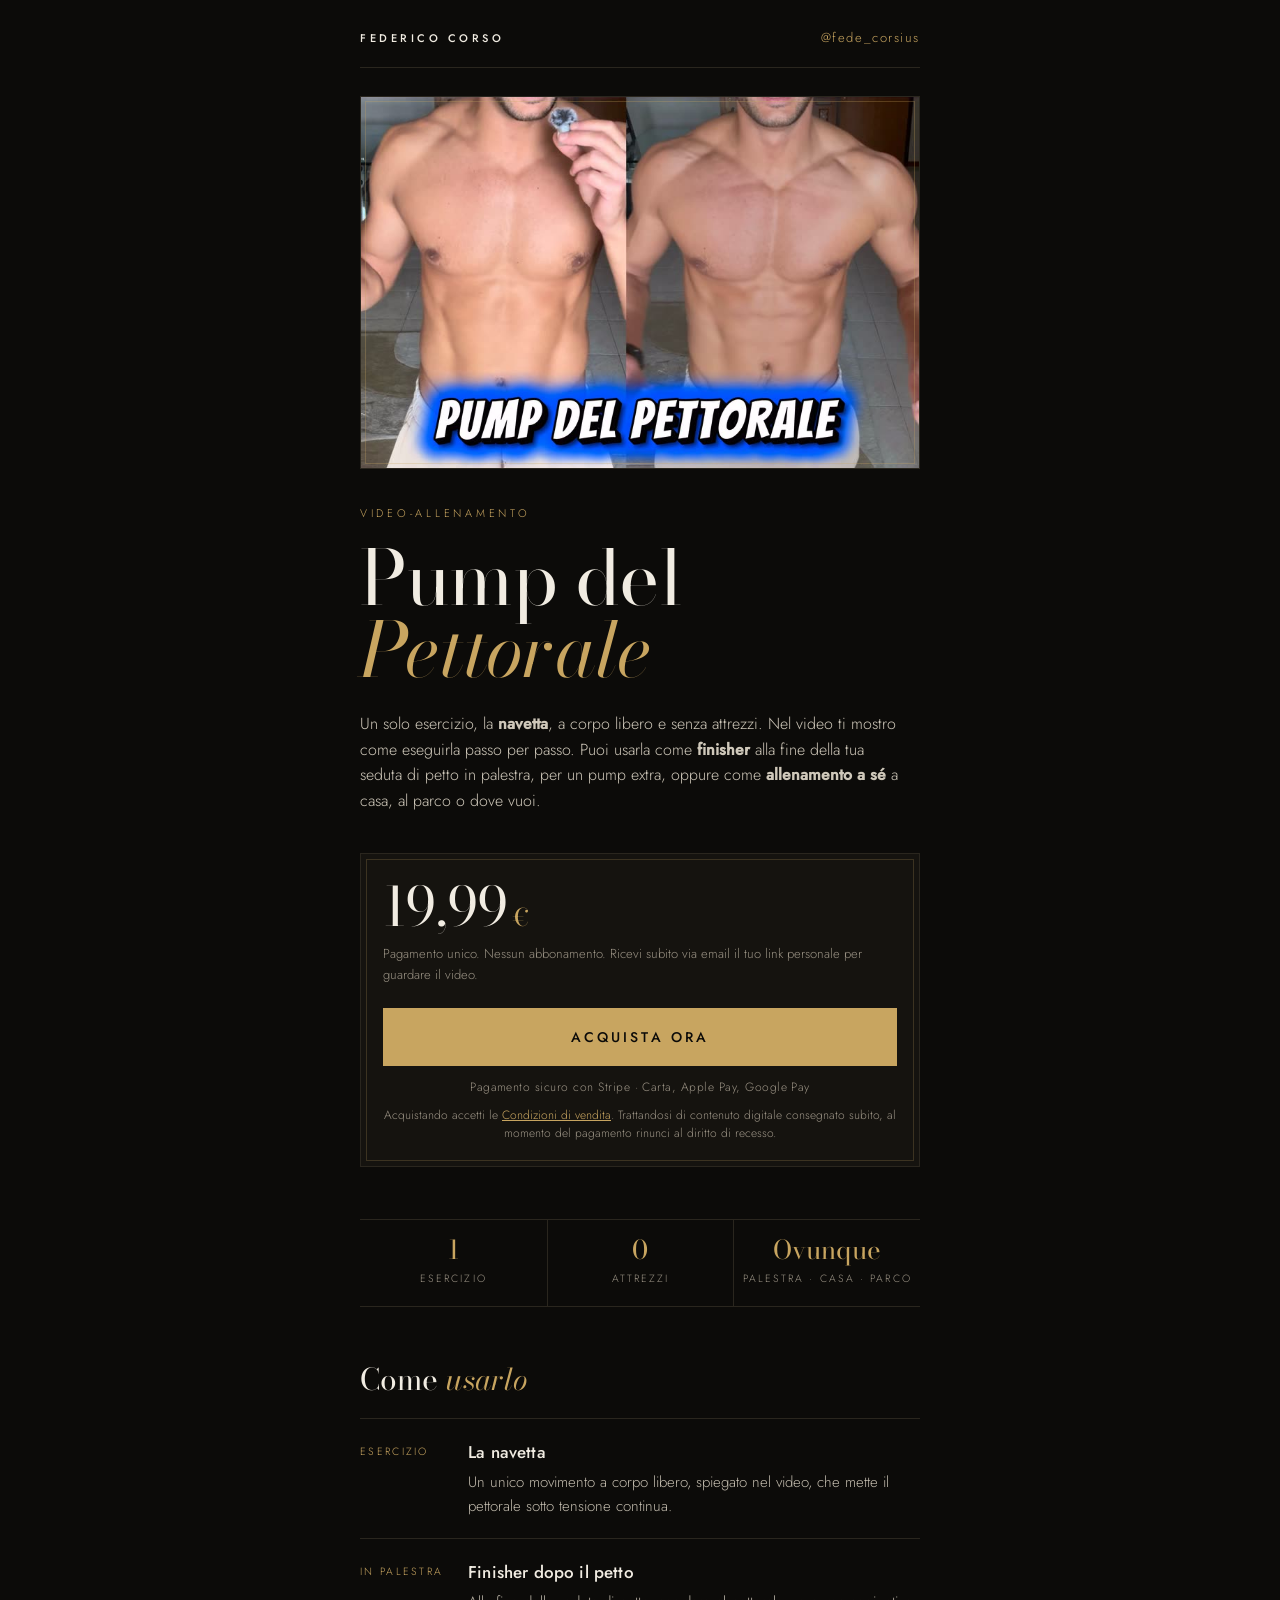
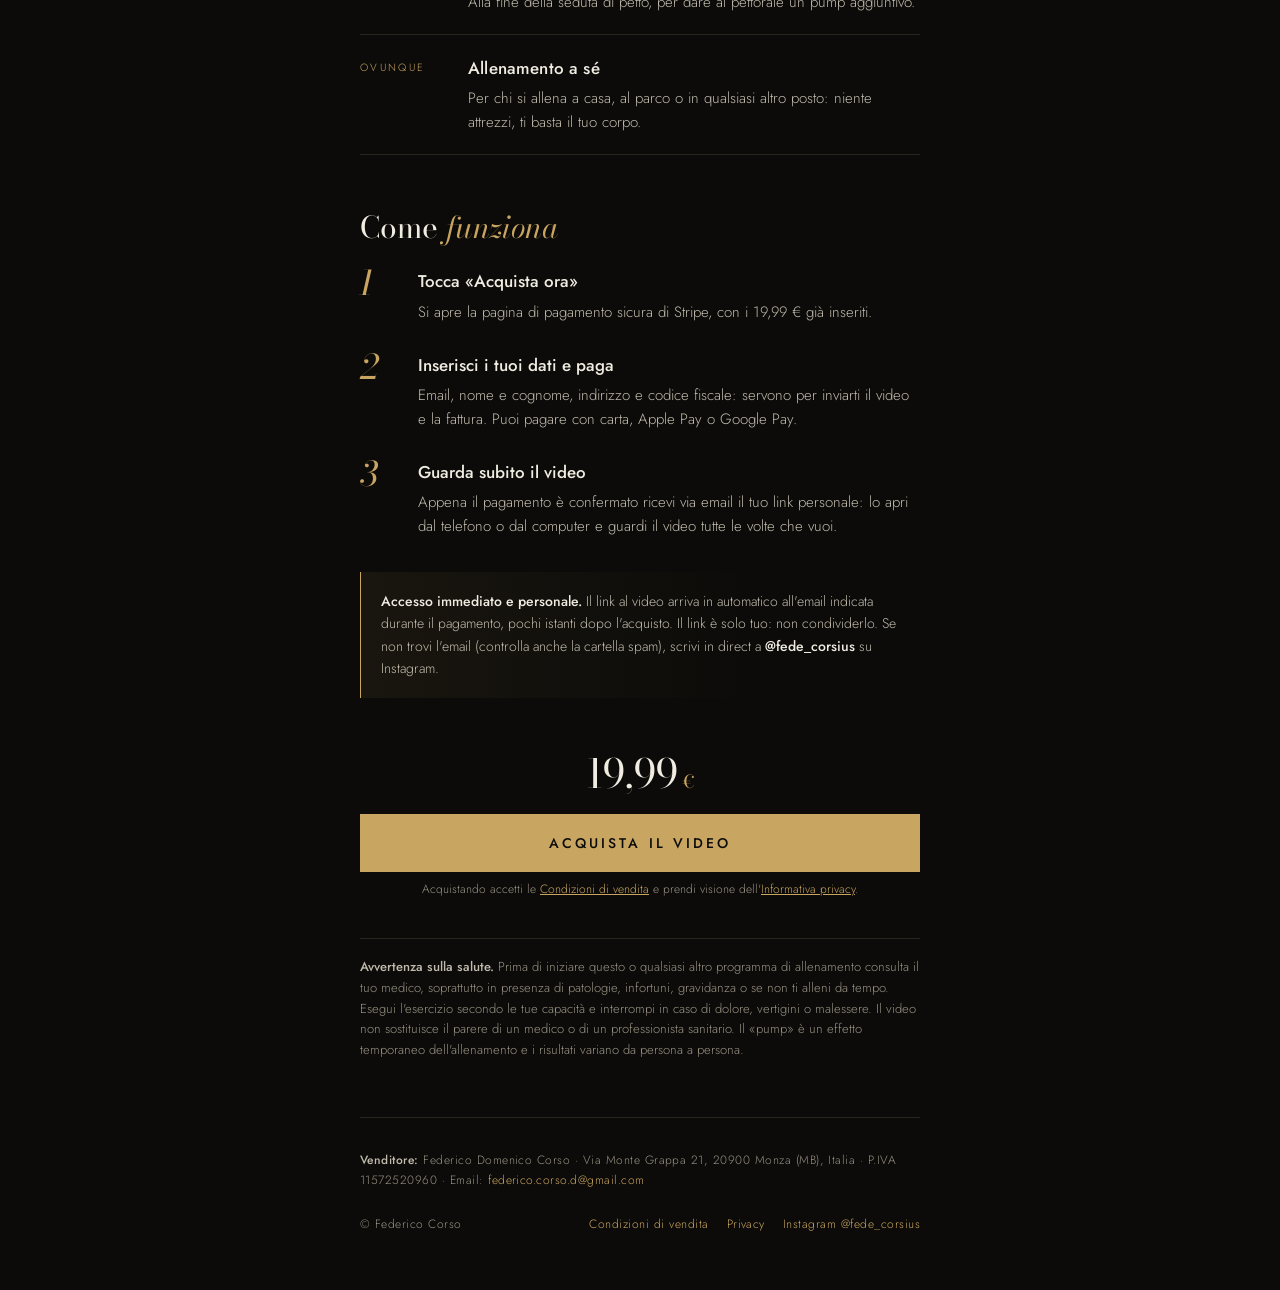
==== index.html @ fdc066a7 "Pagina di vendita PUMP DEL PETTORALE, condizioni e privacy Co-Authored-By: Claude Opus 5.5 <noreply@" ====
<!doctype html>
<html lang="it">
<head>
<meta charset="utf-8">
<meta name="viewport" content="width=device-width, initial-scale=1, viewport-fit=cover">
<meta name="description" content="Pump del Pettorale di Federico Corso: video-allenamento a corpo libero con un solo esercizio, la navetta. Come finisher in palestra o da solo, ovunque.">
<meta property="og:title" content="Pump del Pettorale — Federico Corso">
<meta property="og:description" content="Video-allenamento a corpo libero per il pettorale. 19,99 €.">
<meta property="og:image" content="https://federicocorsod.github.io/pump-del-pettorale/img/copertina.jpg">
<title>Pump del Pettorale</title>
<link rel="stylesheet" href="fonts/fonts.css">
<style>
  :root {
    color-scheme: dark;
    --ink: #0c0b09;
    --ink-2: #15130f;
    --line: #2a261e;
    --gold: #c8a560;
    --gold-soft: #a88a4f;
    --ivory: #f1ece2;
    --muted: #9a9284;
    --display: "Bodoni Moda", "Didot", "Bodoni 72", Georgia, serif;
    --body: "Jost", "Futura", "Century Gothic", system-ui, sans-serif;
  }
  * { box-sizing: border-box; }
  html { background: var(--ink); }
  body {
    margin: 0;
    background: var(--ink);
    color: var(--ivory);
    font-family: var(--body);
    font-weight: 300;
    font-size: 16px;
    line-height: 1.6;
    padding-inline: 20px;
    -webkit-font-smoothing: antialiased;
  }
  .wrap { max-width: 560px; margin: 0 auto; padding-block: 28px 56px; }

  .brand {
    display: flex; justify-content: space-between; align-items: baseline;
    gap: 12px; flex-wrap: wrap;
    font-size: 11px; letter-spacing: .32em; text-transform: uppercase;
    padding-bottom: 18px; border-bottom: 1px solid var(--line);
  }
  .brand strong { font-weight: 500; color: var(--ivory); }
  .brand a { color: var(--gold); text-decoration: none; letter-spacing: .12em; text-transform: none; font-size: 13px; }
  .brand a:hover, .brand a:focus-visible { text-decoration: underline; text-underline-offset: 4px; }

  .cover { margin: 28px 0 0; position: relative; }
  .cover img { display: block; width: 100%; height: auto; aspect-ratio: 3 / 2; object-fit: cover; border: 1px solid var(--line); }
  .cover::after { content: ""; position: absolute; inset: 5px; border: 1px solid rgba(200,165,96,.28); pointer-events: none; }

  .hero { padding-block: 36px 8px; }
  .eyebrow {
    font-size: 11px; letter-spacing: .34em; text-transform: uppercase; color: var(--gold);
    margin: 0 0 18px;
  }
  h1 {
    font-family: var(--display); font-weight: 400;
    font-size: clamp(46px, 13vw, 76px); line-height: .95; letter-spacing: -.01em;
    margin: 0; text-wrap: balance;
  }
  h1 em { display: block; font-style: italic; color: var(--gold); }
  .lede { color: #cfc8ba; margin: 26px 0 0; max-width: 34em; }

  .offer {
    margin-top: 40px; padding: 26px 22px 24px;
    background: var(--ink-2); border: 1px solid var(--line);
    position: relative;
  }
  .offer::before {
    content: ""; position: absolute; inset: 5px; border: 1px solid rgba(200,165,96,.22); pointer-events: none;
  }
  .price-row { display: flex; align-items: baseline; gap: 14px; flex-wrap: wrap; }
  .now { font-family: var(--display); font-size: 54px; line-height: 1; color: var(--ivory); font-variant-numeric: lining-nums; }
  .now small { font-size: .45em; margin-left: 4px; color: var(--gold); }
  .offer-note { color: var(--muted); font-size: 13px; margin: 10px 0 22px; }

  .cta {
    display: flex; justify-content: center; align-items: center; gap: 10px;
    width: 100%; padding: 18px 20px;
    background: var(--gold); color: var(--ink);
    font-family: var(--body); font-weight: 500; font-size: 14px; letter-spacing: .22em; text-transform: uppercase;
    text-decoration: none; border: 0; cursor: pointer;
    transition: background .25s ease, transform .25s ease;
  }
  .cta:hover { background: #d8b873; }
  .cta:active { transform: translateY(1px); }
  .cta:focus-visible { outline: 2px solid var(--ivory); outline-offset: 3px; }
  .secure { text-align: center; font-size: 12px; color: var(--muted); margin: 12px 0 0; letter-spacing: .04em; }

  h2 {
    font-family: var(--display); font-weight: 400; font-size: 30px; line-height: 1.1;
    margin: 0 0 22px; text-wrap: balance;
  }
  h2 em { color: var(--gold); }
  section.block { padding-top: 56px; }

  .facts { display: grid; grid-template-columns: repeat(3, 1fr); border-top: 1px solid var(--line); border-bottom: 1px solid var(--line); margin-top: 44px; }
  .facts div { padding: 16px 8px; text-align: center; }
  .facts div + div { border-left: 1px solid var(--line); }
  .facts b { display: block; font-family: var(--display); font-weight: 400; font-size: 26px; color: var(--gold); line-height: 1.1; }
  .facts span { font-size: 10.5px; letter-spacing: .2em; text-transform: uppercase; color: var(--muted); }

  .areas { list-style: none; margin: 0; padding: 0; display: grid; gap: 0; }
  .areas li { padding: 20px 0; border-top: 1px solid var(--line); display: grid; grid-template-columns: 92px 1fr; gap: 16px; }
  .areas li:last-child { border-bottom: 1px solid var(--line); }
  .areas .k { font-size: 10.5px; letter-spacing: .22em; text-transform: uppercase; color: var(--gold); padding-top: 5px; }
  .areas h3 { margin: 0 0 4px; font-weight: 500; font-size: 17px; letter-spacing: .01em; }
  .areas p { margin: 0; color: #c2bbad; font-size: 15px; }

  .steps { list-style: none; margin: 0; padding: 0; counter-reset: s; display: grid; gap: 26px; }
  .steps li { counter-increment: s; display: grid; grid-template-columns: 44px 1fr; gap: 14px; }
  .steps li::before {
    content: counter(s); font-family: var(--display); font-style: italic; font-size: 34px; line-height: 1; color: var(--gold);
  }
  .steps h3 { margin: 2px 0 4px; font-weight: 500; font-size: 17px; }
  .steps p { margin: 0; color: #c2bbad; font-size: 15px; }

  .clause {
    margin-top: 34px; padding: 18px 20px; border-left: 1px solid var(--gold);
    font-size: 14px; color: #c2bbad; background: linear-gradient(90deg, rgba(200,165,96,.07), transparent 70%);
  }
  .clause strong { color: var(--ivory); font-weight: 500; }

  .final { margin-top: 56px; text-align: center; }
  .final .now { font-size: 40px; }
  .final .price-row { justify-content: center; margin-bottom: 20px; }

  footer {
    margin-top: 56px; padding-top: 20px; border-top: 1px solid var(--line);
    display: flex; justify-content: space-between; gap: 12px; flex-wrap: wrap;
    font-size: 12px; color: var(--muted); letter-spacing: .04em;
  }
  footer a { color: var(--gold); text-decoration: none; }
  .legal-note { text-align: center; font-size: 12px; color: var(--muted); margin: 8px 0 0; line-height: 1.5; }
  .legal-note a, .seller a { color: var(--gold); }
  .health { margin-top: 40px; font-size: 13px; color: var(--muted); line-height: 1.6; border-top: 1px solid var(--line); padding-top: 18px; }
  .health strong { color: #c2bbad; font-weight: 500; }
  .seller { width: 100%; font-size: 12px; line-height: 1.7; color: var(--muted); }
  .seller strong { color: #c2bbad; font-weight: 500; }
  .footer-links { display: flex; gap: 18px; flex-wrap: wrap; }
  footer a:hover, footer a:focus-visible { text-decoration: underline; text-underline-offset: 3px; }

  @media (max-width: 420px) {
    .areas li { grid-template-columns: 1fr; gap: 6px; }
    .areas .k { padding-top: 0; }
    .facts b { font-size: 22px; }
    .facts span { letter-spacing: .12em; }
  }

  @media (prefers-reduced-motion: no-preference) {
    .cover, .hero > *, .offer { animation: rise .9s cubic-bezier(.2,.7,.2,1) both; }
    .hero .eyebrow { animation-delay: .08s; }
    .hero h1 { animation-delay: .14s; }
    .hero .lede { animation-delay: .22s; }
    .offer { animation-delay: .32s; }
    @keyframes rise { from { opacity: .001; transform: translateY(10px); } to { opacity: 1; transform: none; } }
  }
</style>
</head>
<body>

<div class="wrap">
  <header class="brand">
    <strong>Federico Corso</strong>
    <a href="https://www.instagram.com/fede_corsius/" target="_blank" rel="noopener">@fede_corsius</a>
  </header>

  <figure class="cover">
    <img src="img/copertina.jpg" srcset="img/copertina-800.jpg 800w, img/copertina.jpg 1400w" sizes="(max-width: 600px) 100vw, 560px" width="1400" height="934" alt="Pump del Pettorale: il petto di Federico Corso prima e dopo l'allenamento">
  </figure>

  <section class="hero">
    <p class="eyebrow">Video-allenamento</p>
    <h1>Pump del <em>Pettorale</em></h1>
    <p class="lede">Un solo esercizio, la <strong>navetta</strong>, a corpo libero e senza attrezzi. Nel video ti mostro come eseguirla passo per passo. Puoi usarla come <strong>finisher</strong> alla fine della tua seduta di petto in palestra, per un pump extra, oppure come <strong>allenamento a sé</strong> a casa, al parco o dove vuoi.</p>

    <div class="offer" id="acquista">
      <div class="price-row">
        <span class="now">19,99<small>€</small></span>
      </div>
      <p class="offer-note">Pagamento unico. Nessun abbonamento. Ricevi subito via email il tuo link personale per guardare il video.</p>
      <a class="cta" href="STRIPE_PAYMENT_LINK">Acquista ora</a>
      <p class="secure">Pagamento sicuro con Stripe · Carta, Apple Pay, Google Pay</p>
      <p class="legal-note">Acquistando accetti le <a href="condizioni.html">Condizioni di vendita</a>. Trattandosi di contenuto digitale consegnato subito, al momento del pagamento rinunci al diritto di recesso.</p>
    </div>
  </section>

  <div class="facts" aria-label="In breve">
    <div><b>1</b><span>Esercizio</span></div>
    <div><b>0</b><span>Attrezzi</span></div>
    <div><b>Ovunque</b><span>Palestra · Casa · Parco</span></div>
  </div>

  <section class="block">
    <h2>Come <em>usarlo</em></h2>
    <ul class="areas">
      <li>
        <span class="k">Esercizio</span>
        <div><h3>La navetta</h3><p>Un unico movimento a corpo libero, spiegato nel video, che mette il pettorale sotto tensione continua.</p></div>
      </li>
      <li>
        <span class="k">In palestra</span>
        <div><h3>Finisher dopo il petto</h3><p>Alla fine della seduta di petto, per dare al pettorale un pump aggiuntivo.</p></div>
      </li>
      <li>
        <span class="k">Ovunque</span>
        <div><h3>Allenamento a sé</h3><p>Per chi si allena a casa, al parco o in qualsiasi altro posto: niente attrezzi, ti basta il tuo corpo.</p></div>
      </li>
    </ul>
  </section>

  <section class="block">
    <h2>Come <em>funziona</em></h2>
    <ol class="steps">
      <li>
        <div>
          <h3>Tocca «Acquista ora»</h3>
          <p>Si apre la pagina di pagamento sicura di Stripe, con i 19,99 € già inseriti.</p>
        </div>
      </li>
      <li>
        <div>
          <h3>Inserisci i tuoi dati e paga</h3>
          <p>Email, nome e cognome, indirizzo e codice fiscale: servono per inviarti il video e la fattura. Puoi pagare con carta, Apple Pay o Google Pay.</p>
        </div>
      </li>
      <li>
        <div>
          <h3>Guarda subito il video</h3>
          <p>Appena il pagamento è confermato ricevi via email il tuo link personale: lo apri dal telefono o dal computer e guardi il video tutte le volte che vuoi.</p>
        </div>
      </li>
    </ol>

    <p class="clause"><strong>Accesso immediato e personale.</strong> Il link al video arriva in automatico all'email indicata durante il pagamento, pochi istanti dopo l'acquisto. Il link è solo tuo: non condividerlo. Se non trovi l'email (controlla anche la cartella spam), scrivi in direct a <strong>@fede_corsius</strong> su Instagram.</p>
  </section>

  <section class="final">
    <div class="price-row">
      <span class="now">19,99<small>€</small></span>
    </div>
    <a class="cta" href="STRIPE_PAYMENT_LINK">Acquista il video</a>
    <p class="legal-note">Acquistando accetti le <a href="condizioni.html">Condizioni di vendita</a> e prendi visione dell'<a href="privacy.html">Informativa privacy</a>.</p>
  </section>

  <p class="health"><strong>Avvertenza sulla salute.</strong> Prima di iniziare questo o qualsiasi altro programma di allenamento consulta il tuo medico, soprattutto in presenza di patologie, infortuni, gravidanza o se non ti alleni da tempo. Esegui l'esercizio secondo le tue capacità e interrompi in caso di dolore, vertigini o malessere. Il video non sostituisce il parere di un medico o di un professionista sanitario. Il «pump» è un effetto temporaneo dell'allenamento e i risultati variano da persona a persona.</p>

  <footer>
    <p class="seller"><strong>Venditore:</strong> Federico Domenico Corso · Via Monte Grappa 21, 20900 Monza (MB), Italia · P.IVA 11572520960 · Email: <a href="mailto:federico.corso.d@gmail.com">federico.corso.d@gmail.com</a></p>
    <span>© Federico Corso</span>
    <span class="footer-links">
      <a href="condizioni.html">Condizioni di vendita</a>
      <a href="privacy.html">Privacy</a>
      <a href="https://www.instagram.com/fede_corsius/" target="_blank" rel="noopener">Instagram @fede_corsius</a>
    </span>
  </footer>
</div>

</body>
</html>
---- fonts/fonts.css ----
/* Font ospitati sul sito (niente richieste ai server di Google). Licenza: SIL Open Font License. */
@font-face { font-family: 'Bodoni Moda'; font-style: normal; font-weight: 400 500; font-display: swap; src: url(bodoni-moda.woff2) format('woff2'); }
@font-face { font-family: 'Bodoni Moda'; font-style: italic; font-weight: 400; font-display: swap; src: url(bodoni-moda-italic.woff2) format('woff2'); }
@font-face { font-family: 'Jost'; font-style: normal; font-weight: 300 500; font-display: swap; src: url(jost.woff2) format('woff2'); }
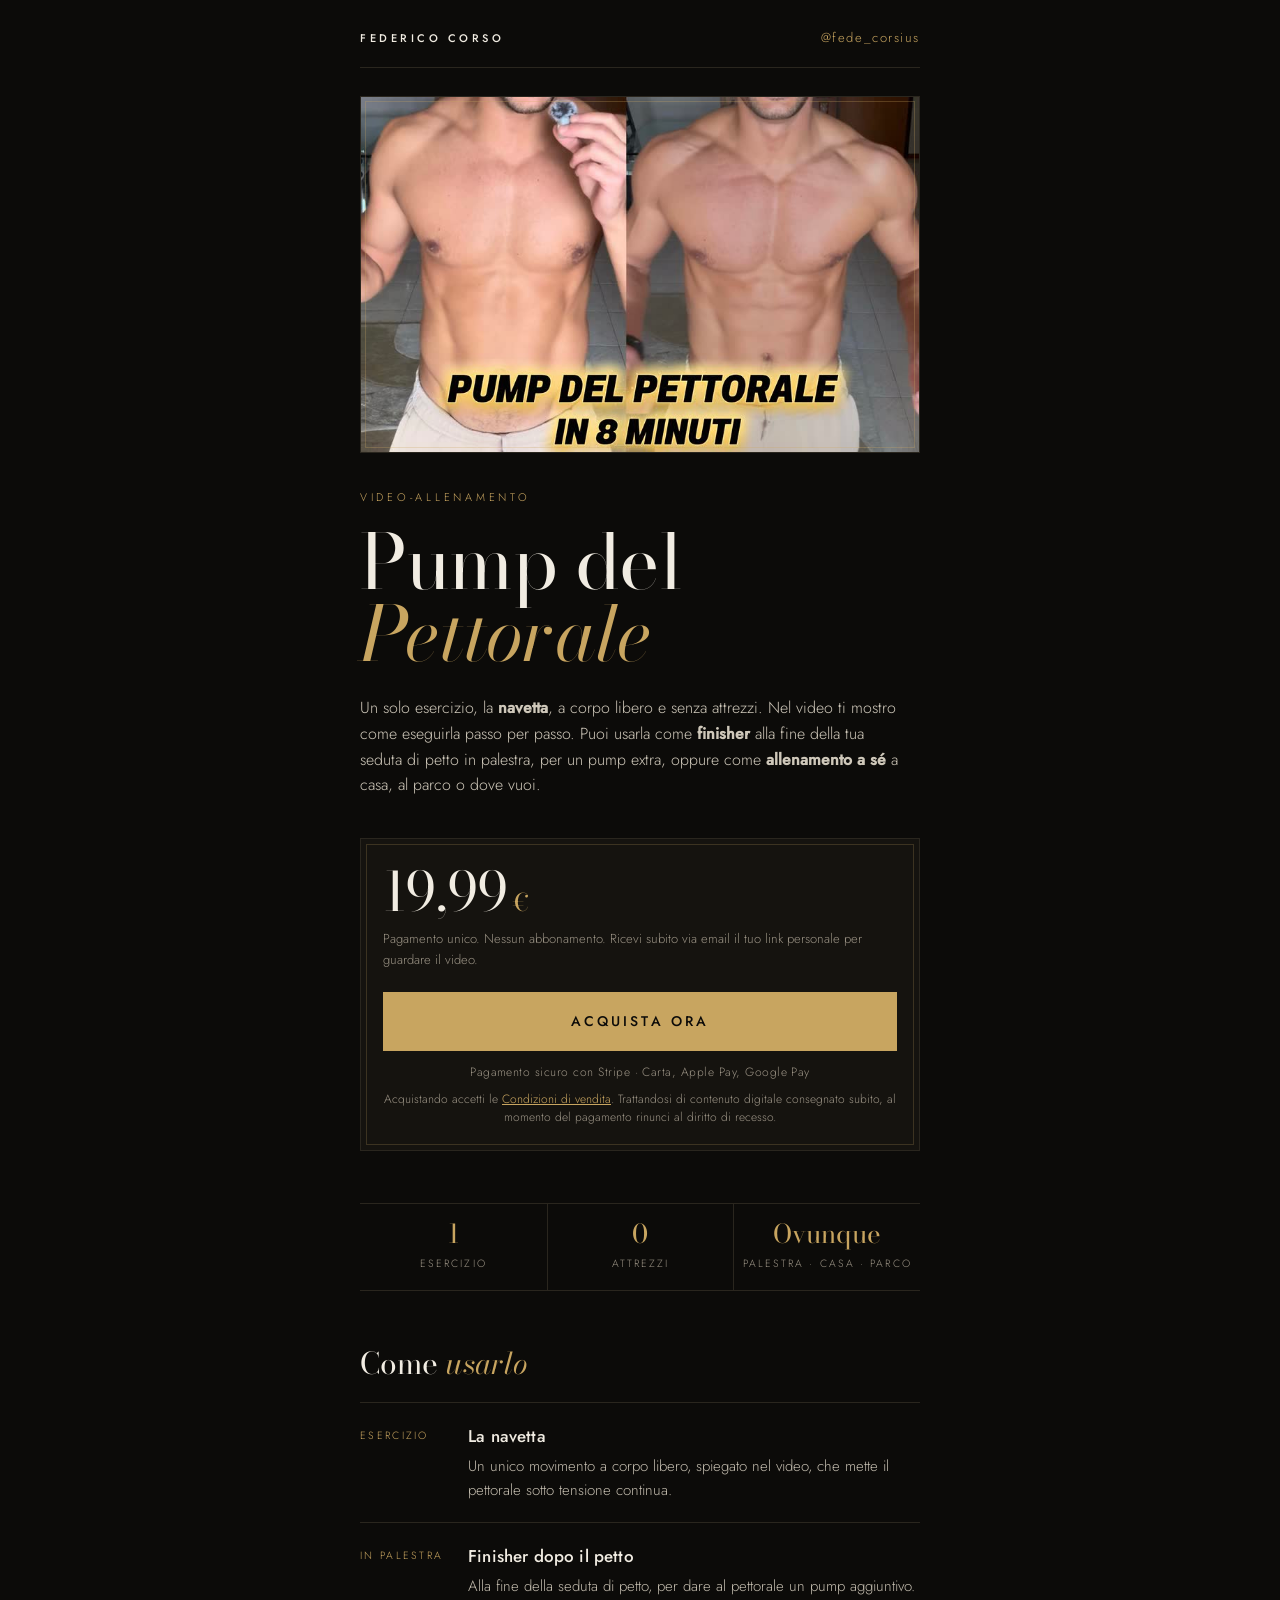
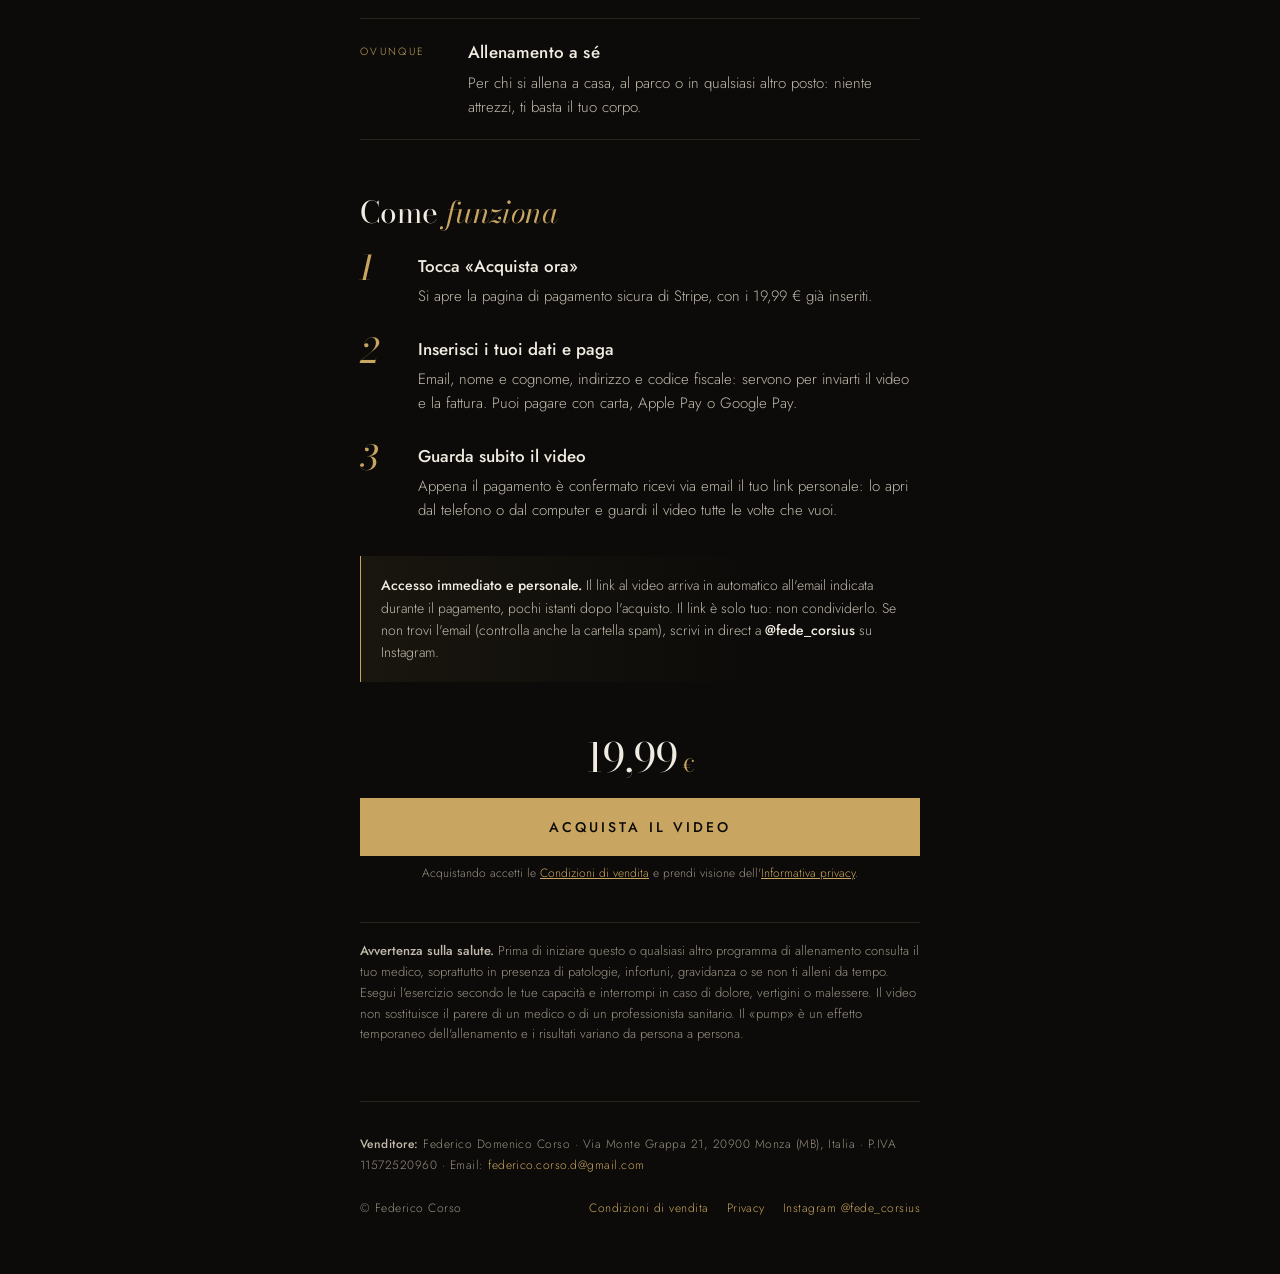
==== commit 0eba2ba3: "Nuova immagine di copertina Co-Authored-By: Claude Opus 5.5 <noreply@anthropic.com>" ====
--- a/index.html
+++ b/index.html
@@ -6,7 +6,7 @@
 <meta name="description" content="Pump del Pettorale di Federico Corso: video-allenamento a corpo libero con un solo esercizio, la navetta. Come finisher in palestra o da solo, ovunque.">
 <meta property="og:title" content="Pump del Pettorale — Federico Corso">
 <meta property="og:description" content="Video-allenamento a corpo libero per il pettorale. 19,99 €.">
-<meta property="og:image" content="https://federicocorsod.github.io/pump-del-pettorale/img/copertina.jpg">
+<meta property="og:image" content="https://federicocorsod.github.io/pump-del-pettorale/img/copertina.jpg?v=2">
 <title>Pump del Pettorale</title>
 <link rel="stylesheet" href="fonts/fonts.css">
 <style>
@@ -48,7 +48,7 @@
   .brand a:hover, .brand a:focus-visible { text-decoration: underline; text-underline-offset: 4px; }
 
   .cover { margin: 28px 0 0; position: relative; }
-  .cover img { display: block; width: 100%; height: auto; aspect-ratio: 3 / 2; object-fit: cover; border: 1px solid var(--line); }
+  .cover img { display: block; width: 100%; height: auto; aspect-ratio: 1400 / 894; object-fit: cover; border: 1px solid var(--line); }
   .cover::after { content: ""; position: absolute; inset: 5px; border: 1px solid rgba(200,165,96,.28); pointer-events: none; }
 
   .hero { padding-block: 36px 8px; }
@@ -169,7 +169,7 @@
   </header>
 
   <figure class="cover">
-    <img src="img/copertina.jpg" srcset="img/copertina-800.jpg 800w, img/copertina.jpg 1400w" sizes="(max-width: 600px) 100vw, 560px" width="1400" height="934" alt="Pump del Pettorale: il petto di Federico Corso prima e dopo l'allenamento">
+    <img src="img/copertina.jpg?v=2" srcset="img/copertina-800.jpg?v=2 800w, img/copertina.jpg?v=2 1400w" sizes="(max-width: 600px) 100vw, 560px" width="1400" height="894" alt="Pump del Pettorale: il petto di Federico Corso prima e dopo l'allenamento">
   </figure>
 
   <section class="hero">
@@ -182,7 +182,7 @@
         <span class="now">19,99<small>€</small></span>
       </div>
       <p class="offer-note">Pagamento unico. Nessun abbonamento. Ricevi subito via email il tuo link personale per guardare il video.</p>
-      <a class="cta" href="STRIPE_PAYMENT_LINK">Acquista ora</a>
+      <a class="cta" href="https://buy.stripe.com/00w5kC4Mv1T403G9ed3ks01">Acquista ora</a>
       <p class="secure">Pagamento sicuro con Stripe · Carta, Apple Pay, Google Pay</p>
       <p class="legal-note">Acquistando accetti le <a href="condizioni.html">Condizioni di vendita</a>. Trattandosi di contenuto digitale consegnato subito, al momento del pagamento rinunci al diritto di recesso.</p>
     </div>
@@ -242,7 +242,7 @@
     <div class="price-row">
       <span class="now">19,99<small>€</small></span>
     </div>
-    <a class="cta" href="STRIPE_PAYMENT_LINK">Acquista il video</a>
+    <a class="cta" href="https://buy.stripe.com/00w5kC4Mv1T403G9ed3ks01">Acquista il video</a>
     <p class="legal-note">Acquistando accetti le <a href="condizioni.html">Condizioni di vendita</a> e prendi visione dell'<a href="privacy.html">Informativa privacy</a>.</p>
   </section>
 
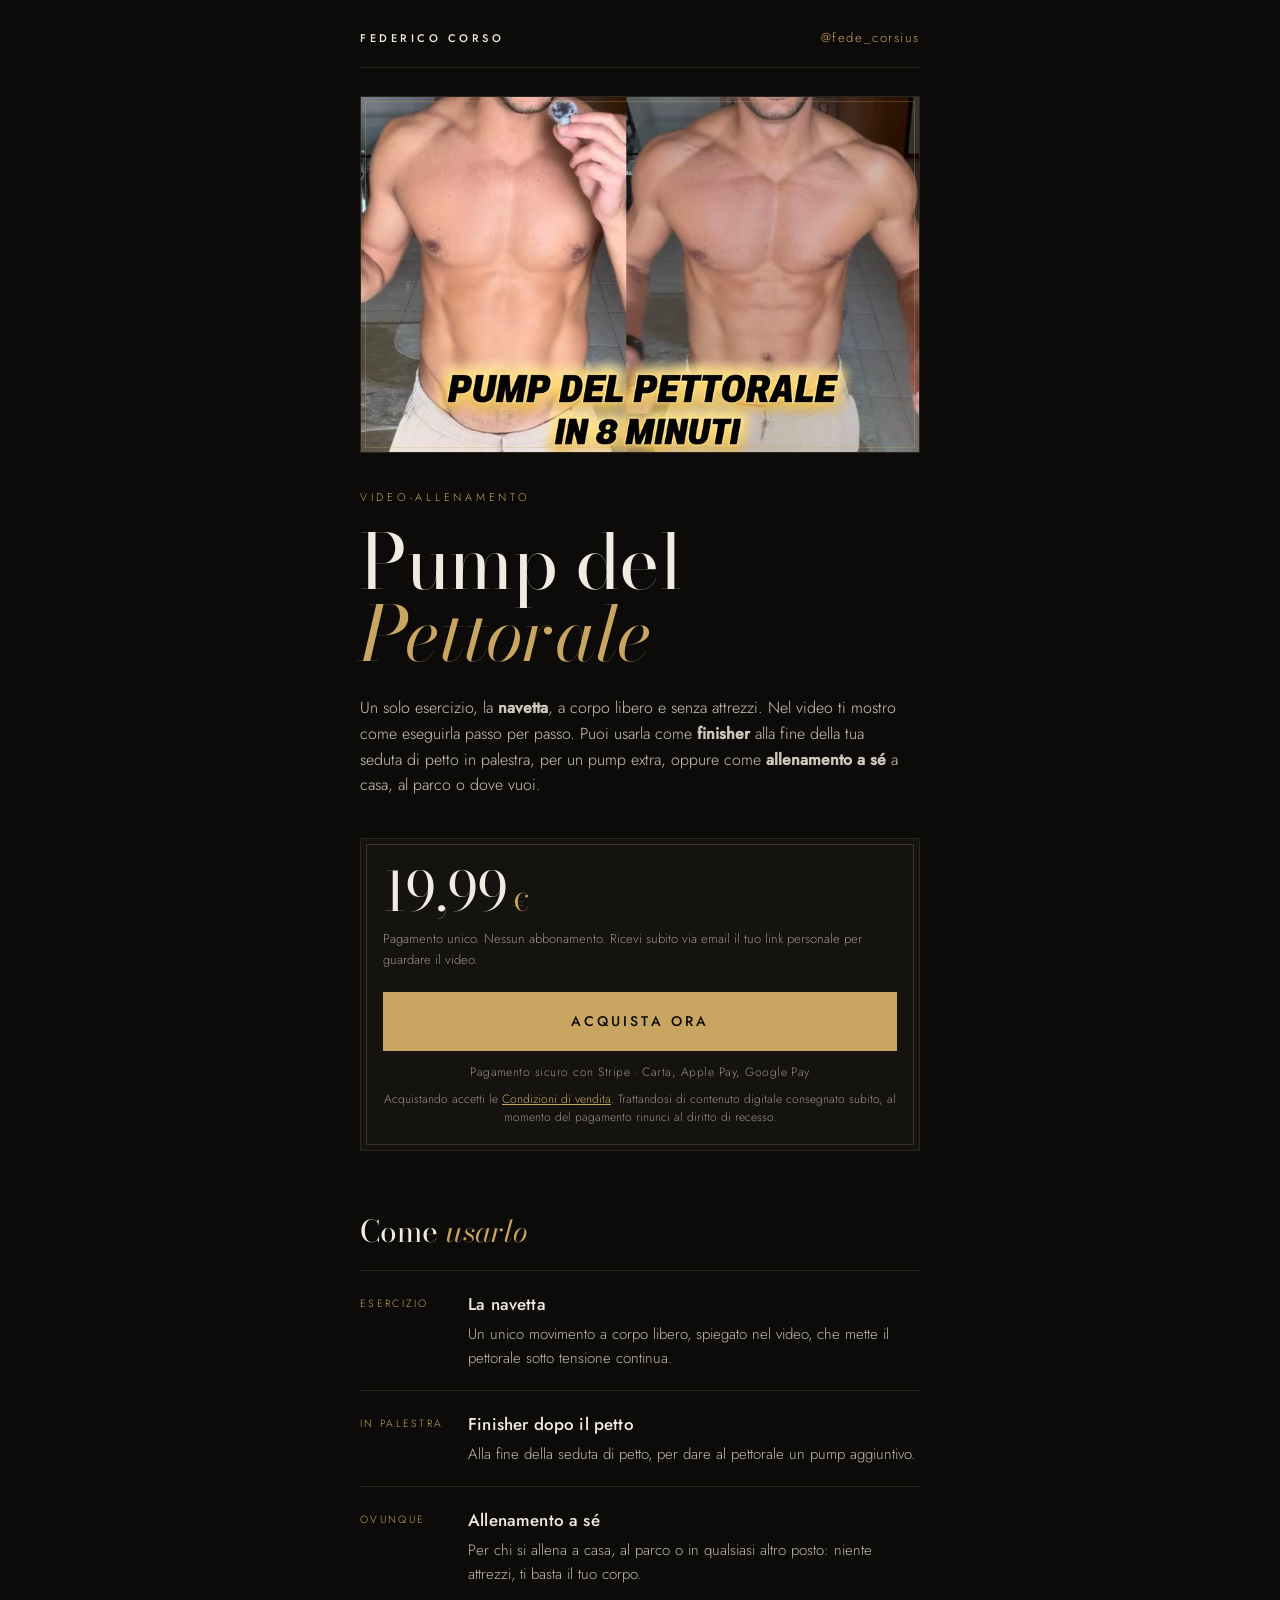
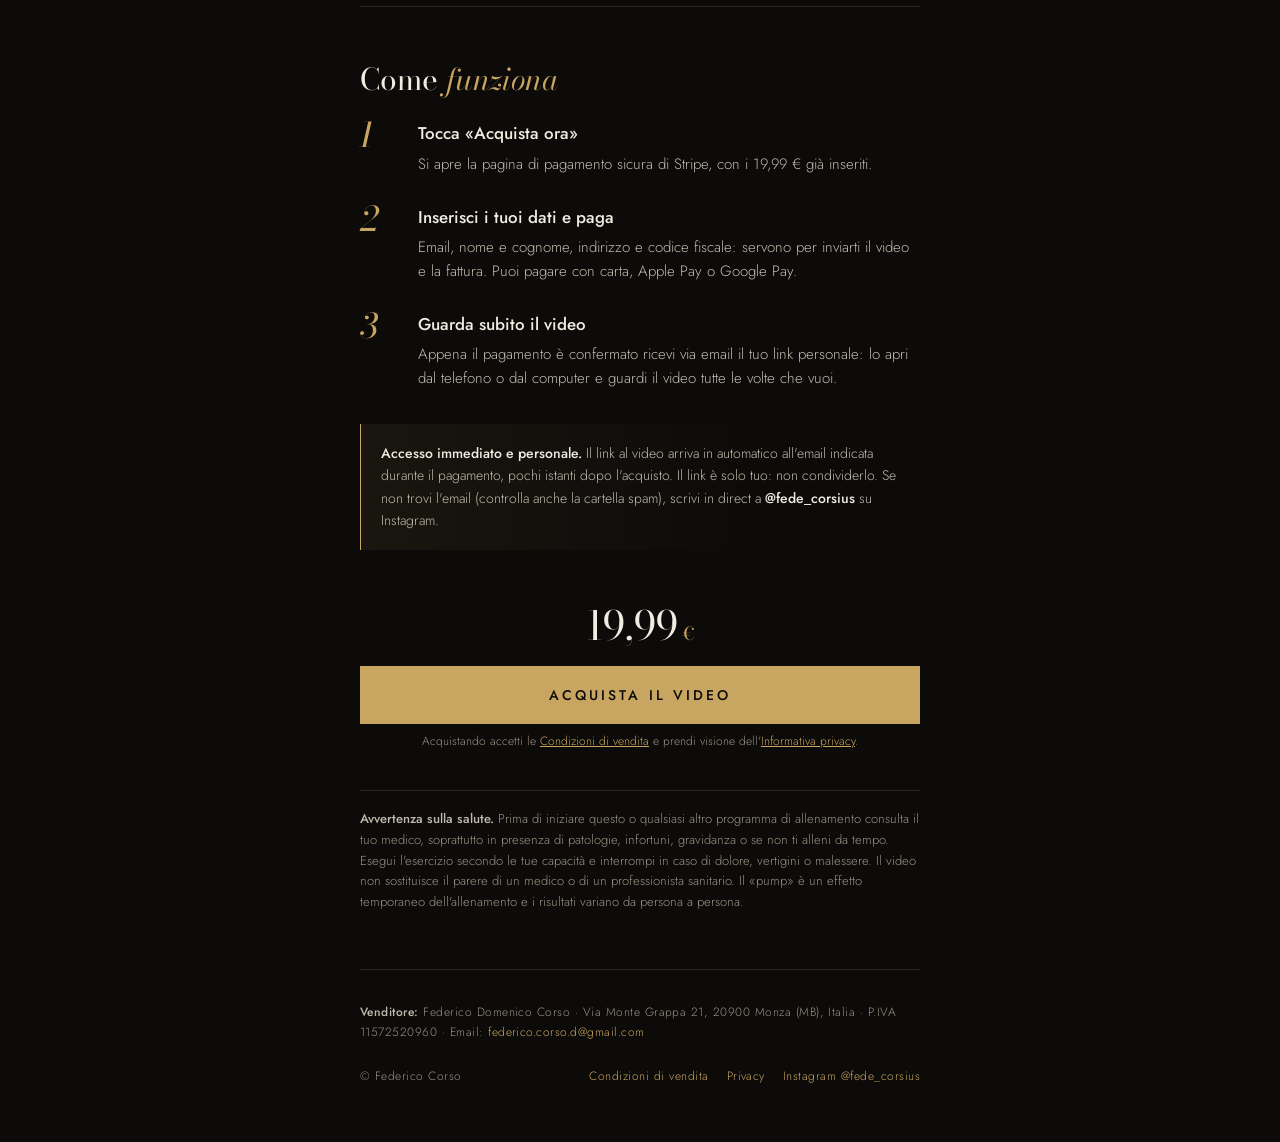
==== commit 54f0c426: "Tolto il riquadro 1 esercizio / 0 attrezzi / Ovunque Co-Authored-By: Claude Opus 5.5 <noreply@anthro" ====
--- a/index.html
+++ b/index.html
@@ -97,11 +97,6 @@
   h2 em { color: var(--gold); }
   section.block { padding-top: 56px; }
 
-  .facts { display: grid; grid-template-columns: repeat(3, 1fr); border-top: 1px solid var(--line); border-bottom: 1px solid var(--line); margin-top: 44px; }
-  .facts div { padding: 16px 8px; text-align: center; }
-  .facts div + div { border-left: 1px solid var(--line); }
-  .facts b { display: block; font-family: var(--display); font-weight: 400; font-size: 26px; color: var(--gold); line-height: 1.1; }
-  .facts span { font-size: 10.5px; letter-spacing: .2em; text-transform: uppercase; color: var(--muted); }
 
   .areas { list-style: none; margin: 0; padding: 0; display: grid; gap: 0; }
   .areas li { padding: 20px 0; border-top: 1px solid var(--line); display: grid; grid-template-columns: 92px 1fr; gap: 16px; }
@@ -146,9 +141,7 @@
   @media (max-width: 420px) {
     .areas li { grid-template-columns: 1fr; gap: 6px; }
     .areas .k { padding-top: 0; }
-    .facts b { font-size: 22px; }
-    .facts span { letter-spacing: .12em; }
-  }
+      }
 
   @media (prefers-reduced-motion: no-preference) {
     .cover, .hero > *, .offer { animation: rise .9s cubic-bezier(.2,.7,.2,1) both; }
@@ -188,11 +181,6 @@
     </div>
   </section>
 
-  <div class="facts" aria-label="In breve">
-    <div><b>1</b><span>Esercizio</span></div>
-    <div><b>0</b><span>Attrezzi</span></div>
-    <div><b>Ovunque</b><span>Palestra · Casa · Parco</span></div>
-  </div>
 
   <section class="block">
     <h2>Come <em>usarlo</em></h2>
